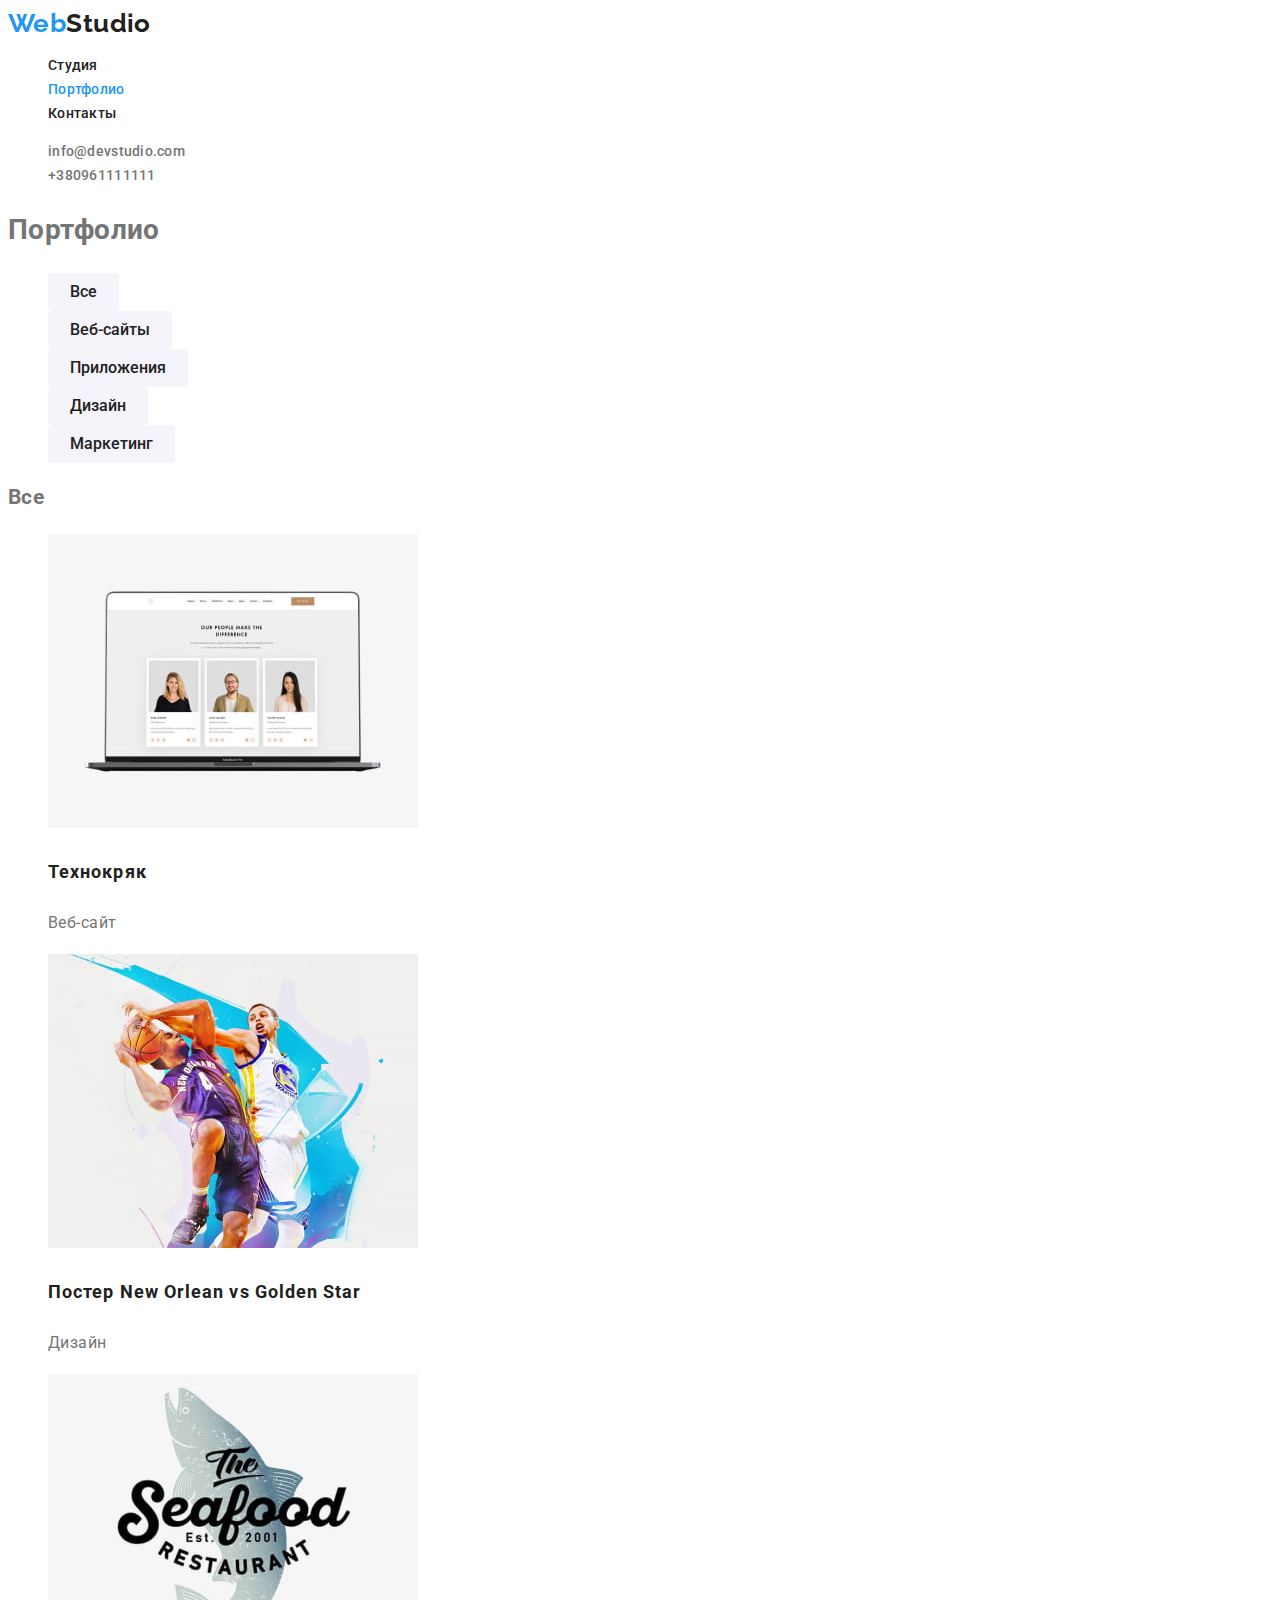
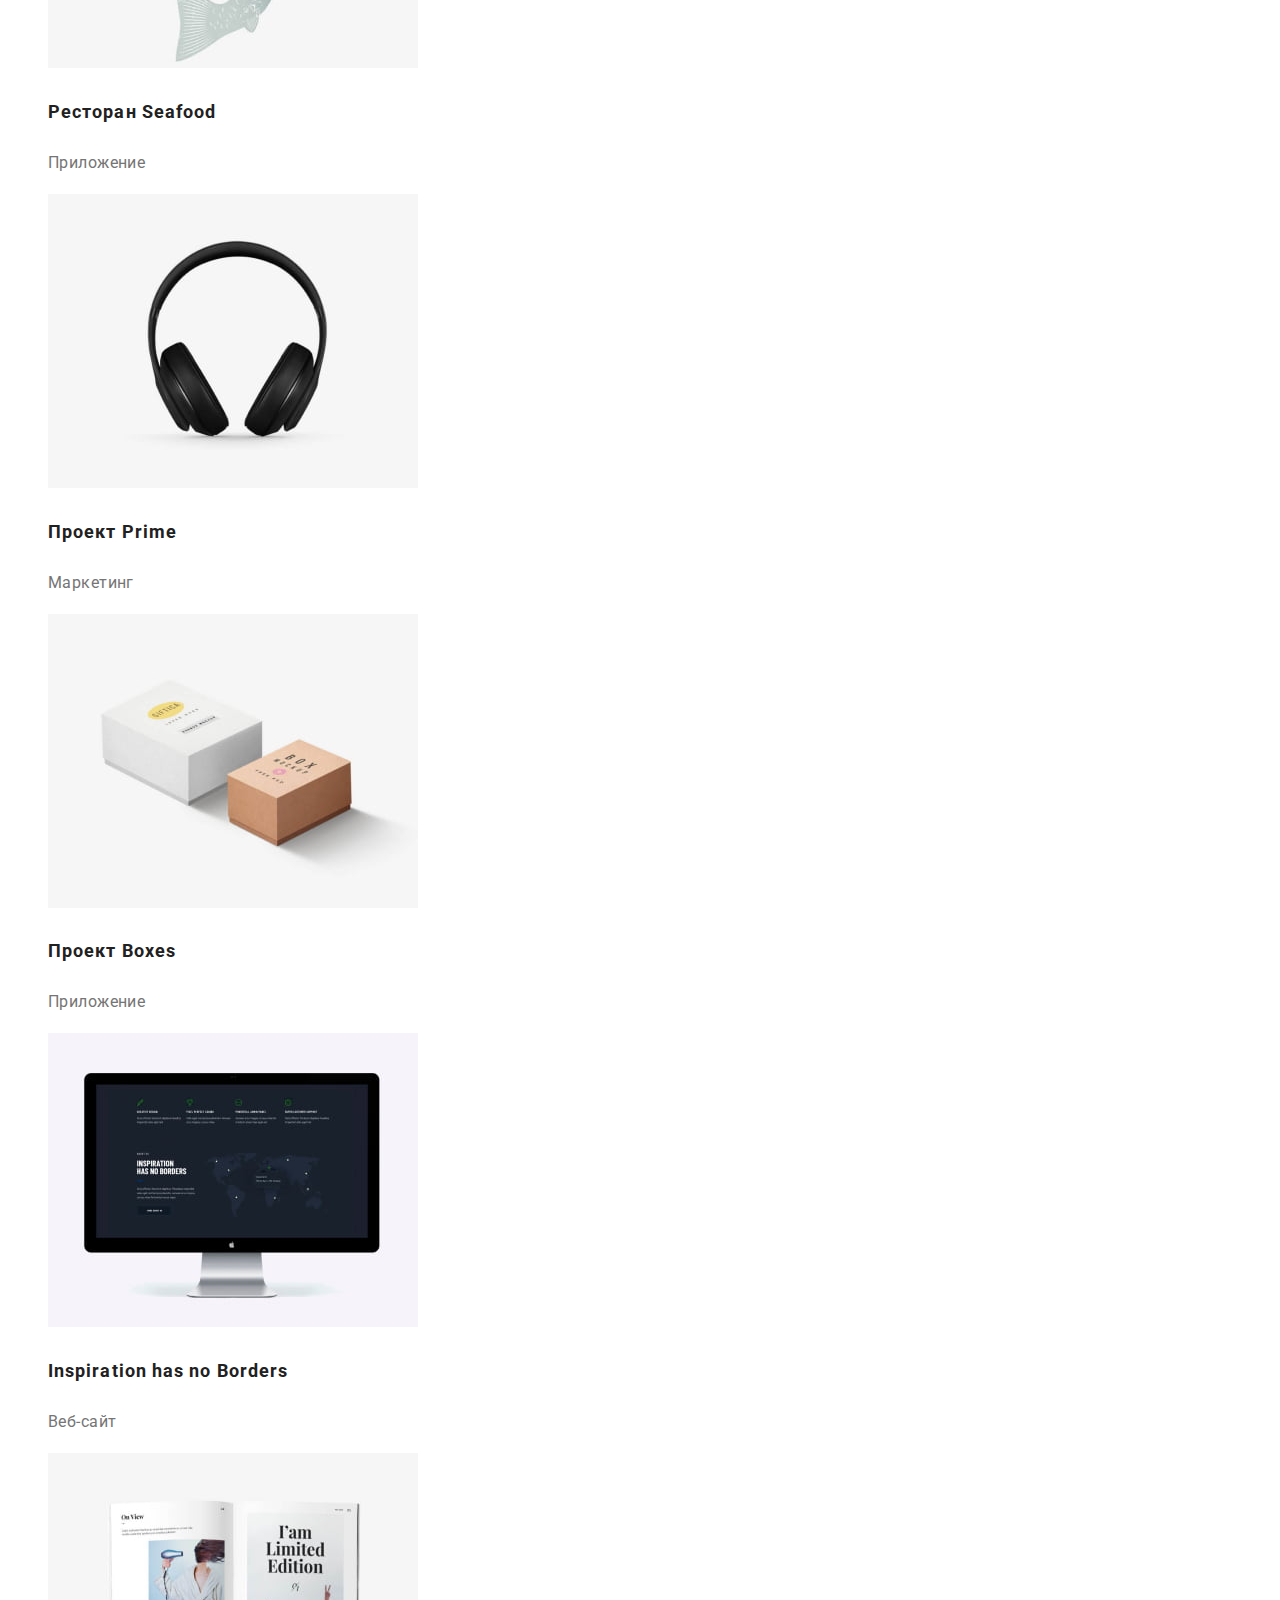
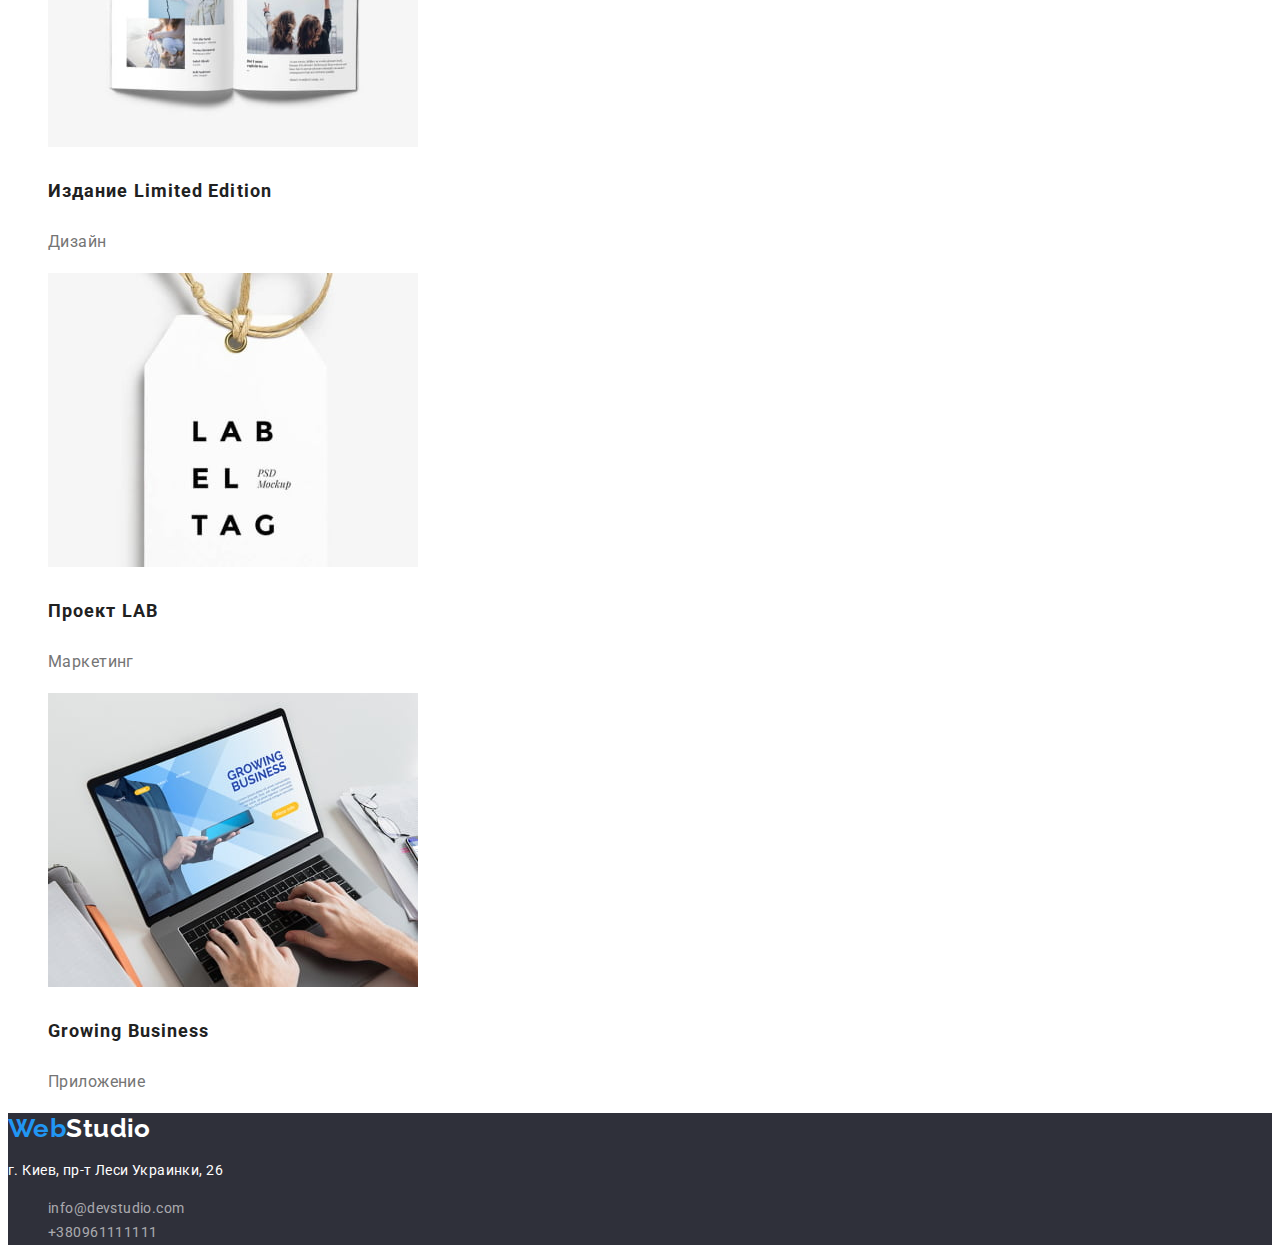
==== portfolio.html @ 5a17cd4e "Initial commit" ====
<!DOCTYPE html>
<html lang="ru">
  <head>
    <meta charset="UTF-8" />
    <meta http-equiv="X-UA-Compatible" content="IE=edge" />
    <meta name="viewport" content="width=device-width, initial-scale=1.0" />
    <title>Портфолио</title>
    <link rel="preconnect" href="https://fonts.googleapis.com" />
    <link rel="preconnect" href="https://fonts.gstatic.com" crossorigin />
    <link
      href="https://fonts.googleapis.com/css2?family=Raleway:wght@700&family=Roboto:wght@400;500;700;900&display=swap"
      rel="stylesheet"
    />
    <link rel="stylesheet" href="./css/styles.css" />
  </head>
  <body>
    <header>
      <nav>
        <a class="logo link" href="/">
          <span class="logo-accent">Web</span>Studio
        </a>
        <ul class="header-nav list">
          <li>
            <a class="header-nav-link link" href="./index.html">Студия</a>
          </li>
          <li>
            <a class="header-nav-link link current" href="./portfolio.html"
              >Портфолио</a
            >
          </li>
          <li><a class="header-nav-link link" href="">Контакты</a></li>
        </ul>
      </nav>
      <ul class="header-contacts list">
        <li>
          <a class="header-contacts-link link" href="mailto:info@devstudio.com"
            >info@devstudio.com</a
          >
        </li>
        <li>
          <a class="header-contacts-link link" href="tel:+380961111111"
            >+380961111111</a
          >
        </li>
      </ul>
    </header>
    <main>
      <section class="portfolio">
        <h1 class="portfolio-title">Портфолио</h1>
        <ul class="filter-list list">
          <li><button class="btn btn-secondary" type="button">Все</button></li>
          <li>
            <button class="btn btn-secondary" type="button">Веб-сайты</button>
          </li>
          <li>
            <button class="btn btn-secondary" type="button">Приложения</button>
          </li>
          <li>
            <button class="btn btn-secondary" type="button">Дизайн</button>
          </li>
          <li>
            <button class="btn btn-secondary" type="button">Маркетинг</button>
          </li>
        </ul>
        <h2>Все</h2>
        <ul class="projects-list list">
          <li>
            <img
              src="./images/portfolio/img.jpg"
              alt="Технокряк"
              width="370"
              height="294"
            />
            <h3 class="projects-title">Технокряк</h3>
            <p class="projects-text">Веб-сайт</p>
          </li>
          <li>
            <img
              src="./images/portfolio/img-1.jpg"
              alt="Постер New Orlean vs Golden Star"
              width="370"
              height="294"
            />
            <h3 class="projects-title">Постер New Orlean vs Golden Star</h3>
            <p class="projects-text">Дизайн</p>
          </li>
          <li>
            <img
              src="./images/portfolio/img-2.jpg"
              alt="Ресторан Seafood"
              width="370"
              height="294"
            />
            <h3 class="projects-title">Ресторан Seafood</h3>
            <p class="projects-text">Приложение</p>
          </li>
          <li>
            <img
              src="./images/portfolio/img-3.jpg"
              alt="Проект Prime"
              width="370"
              height="294"
            />
            <h3 class="projects-title">Проект Prime</h3>
            <p class="projects-text">Маркетинг</p>
          </li>
          <li>
            <img
              src="./images/portfolio/img-4.jpg"
              alt="Проект Boxes"
              width="370"
              height="294"
            />
            <h3 class="projects-title">Проект Boxes</h3>
            <p class="projects-text">Приложение</p>
          </li>
          <li>
            <img
              src="./images/portfolio/img-5.jpg"
              alt="Inspiration has no Borders"
              width="370"
              height="294"
            />
            <h3 class="projects-title">Inspiration has no Borders</h3>
            <p class="projects-text">Веб-сайт</p>
          </li>
          <li>
            <img
              src="./images/portfolio/img-6.jpg"
              alt="Издание Limited Edition"
              width="370"
              height="294"
            />
            <h3 class="projects-title">Издание Limited Edition</h3>
            <p class="projects-text">Дизайн</p>
          </li>
          <li>
            <img
              src="./images/portfolio/img-7.jpg"
              alt="Проект LAB"
              width="370"
              height="294"
            />
            <h3 class="projects-title">Проект LAB</h3>
            <p class="projects-text">Маркетинг</p>
          </li>
          <li>
            <img
              src="./images/portfolio/img-8.jpg"
              alt="Growing Business"
              width="370"
              height="294"
            />
            <h3 class="projects-title">Growing Business</h3>
            <p class="projects-text">Приложение</p>
          </li>
        </ul>
      </section>
    </main>
    <footer>
      <a class="logo footer-logo link" href="/">
        <span class="logo-accent">Web</span>Studio
      </a>
      <address class="footer-address">
        <p class="footer-address-text">г. Киев, пр-т Леси Украинки, 26</p>
        <ul class="footer-contacts list">
          <li>
            <a
              class="footer-contacts-link link"
              href="mailto:info@devstudio.com"
              >info@devstudio.com</a
            >
          </li>
          <li>
            <a class="footer-contacts-link link" href="tel:+380961111111"
              >+380961111111</a
            >
          </li>
        </ul>
      </address>
    </footer>
  </body>
</html>
---- css/styles.css ----
:root {
  --primary-text-color: #757575;
  --secondary-text-color: #212121;
  --accent-color: #2196f3;
  --primary-white-color: #fff;

  --secondary-btn-bgcolor: #f5f4fa;
}

body {
  font: 14px/1.71 "Roboto", sans-serif;
  color: var(--primary-text-color);
  letter-spacing: 0.03em;
}

.link {
  text-decoration: none;
}
.list {
  list-style: none;
}

.logo {
  font: 700 26px/1.19 "Raleway", sans-serif;
  color: var(--secondary-text-color);
}
.logo-accent {
  color: var(--accent-color);
}
.footer-logo {
  color: var(--primary-white-color);
}

.header-nav-link {
  font-weight: 500;
  line-height: 1.14;
  letter-spacing: 0.02em;
  color: var(--secondary-text-color);
}
.header-nav-link:hover,
.header-nav-link:focus {
  color: var(--accent-color);
}
.header-nav-link.current {
  color: var(--accent-color);
}

.header-contacts-link {
  font-weight: 500;
  line-height: 1.14;
  letter-spacing: 0.02em;
  color: var(--primary-text-color);
}
.header-contacts-link:hover,
.header-contacts-link:focus {
  color: var(--accent-color);
}

footer {
  background-color: #2f303a;
}
.footer-address {
  font-style: normal;
}
.footer-address-text {
  color: var(--primary-white-color);
}
.footer-contacts-link {
  color: rgba(255, 255, 255, 0.6);
}
.footer-contacts-link:hover,
.footer-contacts-link:focus {
  color: var(--accent-color);
}
.hero {
  background-color: #2f303a;
}
.hero-title {
  font-weight: 900;
  font-size: 44px;
  line-height: 1.364;
  text-align: center;
  letter-spacing: 0.06em;
  text-transform: uppercase;
  color: var(--primary-white-color);
}

.section-title {
  font-size: 36px;
  font-weight: 700;
  line-height: 1.1667;
  text-align: center;
  color: var(--secondary-text-color);
}
.features-title {
  font-weight: 700;
  line-height: 1.14;
  color: var(--secondary-text-color);
}

.team {
  background-color: #f5f4fa;
}
.team-item {
  background: #ffffff;
  box-shadow: 0px 1px 3px rgba(0, 0, 0, 0.12), 0px 1px 1px rgba(0, 0, 0, 0.14),
    0px 2px 1px rgba(0, 0, 0, 0.2);
  border-radius: 0px 0px 4px 4px;
}
.team-item-title {
  font-size: 16px;
  font-weight: 500;
  line-height: 1.1875;
  text-align: center;
  color: var(--secondary-text-color);
}
.team-item-text {
  font-size: 16px;
  line-height: 1.1875;
  text-align: center;
}

.btn {
  font-family: "Roboto", sans-serif;
  border-radius: 4px;
  border: transparent;
  cursor: pointer;
}
.btn.btn-primary {
  padding: 10px 32px;
  font-size: 16px;
  font-weight: 500;
  line-height: 1.875;
  color: var(--primary-white-color);
  background-color: var(--accent-color);
  box-shadow: 0px 4px 4px rgba(0, 0, 0, 0.15);
}
.btn.btn-secondary {
  padding: 6px 22px;
  font-size: 16px;
  font-weight: 500;
  line-height: 1.625;
  color: var(--secondary-text-color);
  background-color: var(--secondary-btn-bgcolor);
}
.btn.btn-secondary:hover,
.btn.btn-secondary:focus {
  color: var(--primary-white-color);
  background-color: var(--accent-color);
  box-shadow: 0px 3px 1px rgba(0, 0, 0, 0.1), 0px 1px 2px rgba(0, 0, 0, 0.08),
    0px 2px 2px rgba(0, 0, 0, 0.12);
}

.projects-title {
  font-size: 18px;
  font-weight: 700;
  line-height: 2;
  letter-spacing: 0.06em;
  color: var(--secondary-text-color);
}
.projects-text {
  font-size: 16px;
  line-height: 1.875;
}
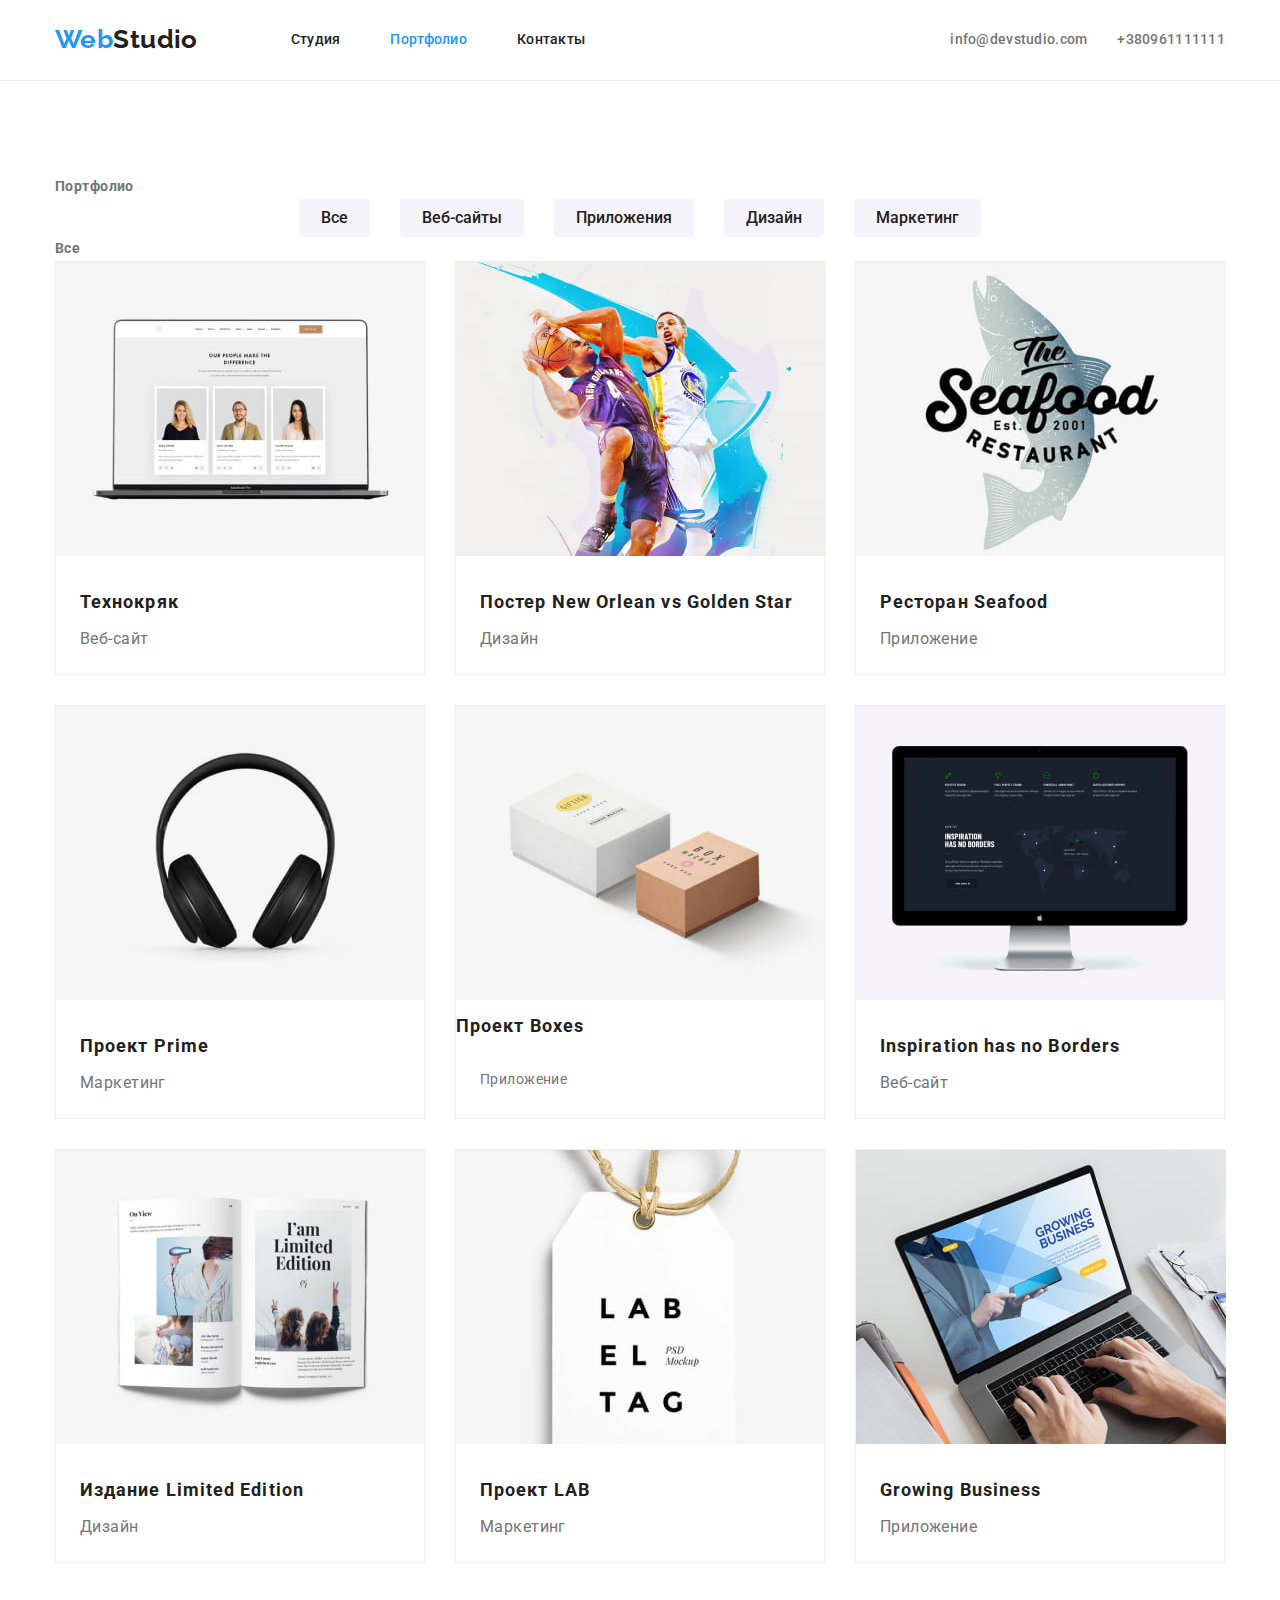
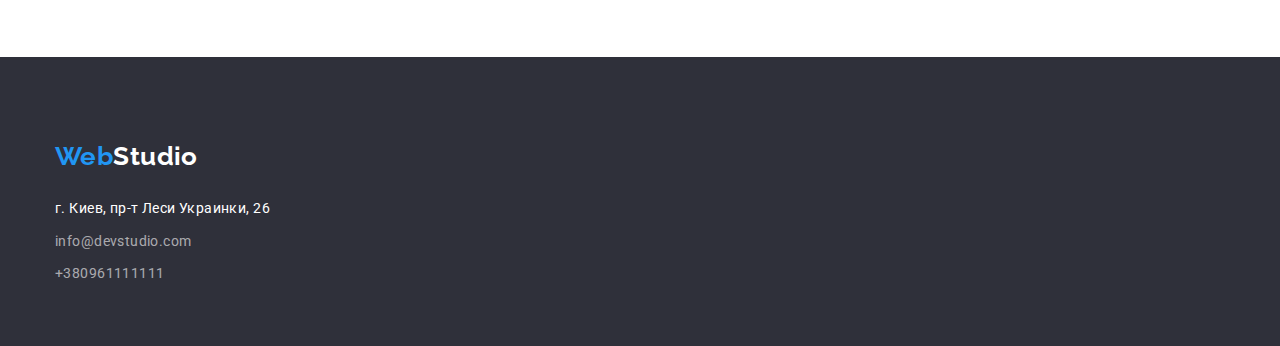
==== commit ac65faaf: "Добавляет оформление страниц" ====
--- a/portfolio.html
+++ b/portfolio.html
@@ -11,173 +11,207 @@
       href="https://fonts.googleapis.com/css2?family=Raleway:wght@700&family=Roboto:wght@400;500;700;900&display=swap"
       rel="stylesheet"
     />
+    <link
+      rel="stylesheet"
+      href="https://cdnjs.cloudflare.com/ajax/libs/modern-normalize/1.0.0/modern-normalize.min.css"
+    />
     <link rel="stylesheet" href="./css/styles.css" />
   </head>
   <body>
-    <header>
-      <nav>
-        <a class="logo link" href="/">
-          <span class="logo-accent">Web</span>Studio
-        </a>
-        <ul class="header-nav list">
-          <li>
-            <a class="header-nav-link link" href="./index.html">Студия</a>
-          </li>
-          <li>
-            <a class="header-nav-link link current" href="./portfolio.html"
-              >Портфолио</a
-            >
-          </li>
-          <li><a class="header-nav-link link" href="">Контакты</a></li>
-        </ul>
-      </nav>
-      <ul class="header-contacts list">
-        <li>
-          <a class="header-contacts-link link" href="mailto:info@devstudio.com"
-            >info@devstudio.com</a
-          >
-        </li>
-        <li>
-          <a class="header-contacts-link link" href="tel:+380961111111"
-            >+380961111111</a
-          >
-        </li>
-      </ul>
-    </header>
-    <main>
-      <section class="portfolio">
-        <h1 class="portfolio-title">Портфолио</h1>
-        <ul class="filter-list list">
-          <li><button class="btn btn-secondary" type="button">Все</button></li>
-          <li>
-            <button class="btn btn-secondary" type="button">Веб-сайты</button>
-          </li>
-          <li>
-            <button class="btn btn-secondary" type="button">Приложения</button>
-          </li>
-          <li>
-            <button class="btn btn-secondary" type="button">Дизайн</button>
-          </li>
-          <li>
-            <button class="btn btn-secondary" type="button">Маркетинг</button>
-          </li>
-        </ul>
-        <h2>Все</h2>
-        <ul class="projects-list list">
-          <li>
-            <img
-              src="./images/portfolio/img.jpg"
-              alt="Технокряк"
-              width="370"
-              height="294"
-            />
-            <h3 class="projects-title">Технокряк</h3>
-            <p class="projects-text">Веб-сайт</p>
-          </li>
-          <li>
-            <img
-              src="./images/portfolio/img-1.jpg"
-              alt="Постер New Orlean vs Golden Star"
-              width="370"
-              height="294"
-            />
-            <h3 class="projects-title">Постер New Orlean vs Golden Star</h3>
-            <p class="projects-text">Дизайн</p>
-          </li>
-          <li>
-            <img
-              src="./images/portfolio/img-2.jpg"
-              alt="Ресторан Seafood"
-              width="370"
-              height="294"
-            />
-            <h3 class="projects-title">Ресторан Seafood</h3>
-            <p class="projects-text">Приложение</p>
-          </li>
-          <li>
-            <img
-              src="./images/portfolio/img-3.jpg"
-              alt="Проект Prime"
-              width="370"
-              height="294"
-            />
-            <h3 class="projects-title">Проект Prime</h3>
-            <p class="projects-text">Маркетинг</p>
-          </li>
-          <li>
-            <img
-              src="./images/portfolio/img-4.jpg"
-              alt="Проект Boxes"
-              width="370"
-              height="294"
-            />
-            <h3 class="projects-title">Проект Boxes</h3>
-            <p class="projects-text">Приложение</p>
-          </li>
-          <li>
-            <img
-              src="./images/portfolio/img-5.jpg"
-              alt="Inspiration has no Borders"
-              width="370"
-              height="294"
-            />
-            <h3 class="projects-title">Inspiration has no Borders</h3>
-            <p class="projects-text">Веб-сайт</p>
-          </li>
-          <li>
-            <img
-              src="./images/portfolio/img-6.jpg"
-              alt="Издание Limited Edition"
-              width="370"
-              height="294"
-            />
-            <h3 class="projects-title">Издание Limited Edition</h3>
-            <p class="projects-text">Дизайн</p>
-          </li>
-          <li>
-            <img
-              src="./images/portfolio/img-7.jpg"
-              alt="Проект LAB"
-              width="370"
-              height="294"
-            />
-            <h3 class="projects-title">Проект LAB</h3>
-            <p class="projects-text">Маркетинг</p>
-          </li>
-          <li>
-            <img
-              src="./images/portfolio/img-8.jpg"
-              alt="Growing Business"
-              width="370"
-              height="294"
-            />
-            <h3 class="projects-title">Growing Business</h3>
-            <p class="projects-text">Приложение</p>
-          </li>
-        </ul>
-      </section>
-    </main>
-    <footer>
-      <a class="logo footer-logo link" href="/">
-        <span class="logo-accent">Web</span>Studio
-      </a>
-      <address class="footer-address">
-        <p class="footer-address-text">г. Киев, пр-т Леси Украинки, 26</p>
-        <ul class="footer-contacts list">
-          <li>
+    <header class="header">
+      <div class="container header-wrapp">
+        <nav class="main-nav">
+          <a class="logo link" href="/">
+            <span class="logo-accent">Web</span>Studio
+          </a>
+          <ul class="header-nav list">
+            <li class="item">
+              <a class="header-nav-link link" href="./index.html">Студия</a>
+            </li>
+            <li class="item">
+              <a class="header-nav-link link current" href="./portfolio.html"
+                >Портфолио</a
+              >
+            </li>
+            <li class="item">
+              <a class="header-nav-link link" href="">Контакты</a>
+            </li>
+          </ul>
+        </nav>
+        <ul class="header-contacts list">
+          <li class="item">
             <a
-              class="footer-contacts-link link"
+              class="header-contacts-link link"
               href="mailto:info@devstudio.com"
               >info@devstudio.com</a
             >
           </li>
-          <li>
-            <a class="footer-contacts-link link" href="tel:+380961111111"
+          <li class="item">
+            <a class="header-contacts-link link" href="tel:+380961111111"
               >+380961111111</a
             >
           </li>
         </ul>
-      </address>
+      </div>
+    </header>
+    <main>
+      <section class="section portfolio">
+        <div class="container">
+          <h1 class="portfolio-title">Портфолио</h1>
+          <ul class="filter-list list">
+            <li class="item">
+              <button class="btn btn-secondary" type="button">Все</button>
+            </li>
+            <li class="item">
+              <button class="btn btn-secondary" type="button">Веб-сайты</button>
+            </li>
+            <li class="item">
+              <button class="btn btn-secondary" type="button">
+                Приложения
+              </button>
+            </li>
+            <li class="item">
+              <button class="btn btn-secondary" type="button">Дизайн</button>
+            </li>
+            <li class="item">
+              <button class="btn btn-secondary" type="button">Маркетинг</button>
+            </li>
+          </ul>
+          <h2>Все</h2>
+          <ul class="projects-list list">
+            <li class="item">
+              <img
+                src="./images/portfolio/img.jpg"
+                alt="Технокряк"
+                width="370"
+                height="294"
+              />
+              <div class="projects-text">
+                <h3 class="projects-title">Технокряк</h3>
+                <p class="projects-desc">Веб-сайт</p>
+              </div>
+            </li>
+            <li class="item">
+              <img
+                src="./images/portfolio/img-1.jpg"
+                alt="Постер New Orlean vs Golden Star"
+                width="370"
+                height="294"
+              />
+              <div class="projects-text">
+                <h3 class="projects-title">Постер New Orlean vs Golden Star</h3>
+                <p class="projects-desc">Дизайн</p>
+              </div>
+            </li>
+            <li class="item">
+              <img
+                src="./images/portfolio/img-2.jpg"
+                alt="Ресторан Seafood"
+                width="370"
+                height="294"
+              />
+              <div class="projects-text">
+                <h3 class="projects-title">Ресторан Seafood</h3>
+                <p class="projects-desc">Приложение</p>
+              </div>
+            </li>
+            <li class="item">
+              <img
+                src="./images/portfolio/img-3.jpg"
+                alt="Проект Prime"
+                width="370"
+                height="294"
+              />
+              <div class="projects-text">
+                <h3 class="projects-title">Проект Prime</h3>
+                <p class="projects-desc">Маркетинг</p>
+              </div>
+            </li>
+            <li class="item">
+              <img
+                src="./images/portfolio/img-4.jpg"
+                alt="Проект Boxes"
+                width="370"
+                height="294"
+              />
+              <h3 class="projects-title">Проект Boxes</h3>
+              <p class="projects-text">Приложение</p>
+            </li>
+            <li class="item">
+              <img
+                src="./images/portfolio/img-5.jpg"
+                alt="Inspiration has no Borders"
+                width="370"
+                height="294"
+              />
+              <div class="projects-text">
+                <h3 class="projects-title">Inspiration has no Borders</h3>
+                <p class="projects-desc">Веб-сайт</p>
+              </div>
+            </li>
+            <li class="item">
+              <img
+                src="./images/portfolio/img-6.jpg"
+                alt="Издание Limited Edition"
+                width="370"
+                height="294"
+              />
+              <div class="projects-text">
+                <h3 class="projects-title">Издание Limited Edition</h3>
+                <p class="projects-desc">Дизайн</p>
+              </div>
+            </li>
+            <li class="item">
+              <img
+                src="./images/portfolio/img-7.jpg"
+                alt="Проект LAB"
+                width="370"
+                height="294"
+              />
+              <div class="projects-text">
+                <h3 class="projects-title">Проект LAB</h3>
+                <p class="projects-desc">Маркетинг</p>
+              </div>
+            </li>
+            <li class="item">
+              <img
+                src="./images/portfolio/img-8.jpg"
+                alt="Growing Business"
+                width="370"
+                height="294"
+              />
+              <div class="projects-text">
+                <h3 class="projects-title">Growing Business</h3>
+                <p class="projects-desc">Приложение</p>
+              </div>
+            </li>
+          </ul>
+        </div>
+      </section>
+    </main>
+    <footer class="footer">
+      <div class="container">
+        <a class="logo footer-logo link" href="/">
+          <span class="logo-accent">Web</span>Studio
+        </a>
+        <address class="footer-address">
+          <p class="footer-address-text">г. Киев, пр-т Леси Украинки, 26</p>
+          <ul class="footer-contacts list">
+            <li class="item">
+              <a
+                class="footer-contacts-link link"
+                href="mailto:info@devstudio.com"
+                >info@devstudio.com</a
+              >
+            </li>
+            <li class="item">
+              <a class="footer-contacts-link link" href="tel:+380961111111"
+                >+380961111111</a
+              >
+            </li>
+          </ul>
+        </address>
+      </div>
     </footer>
   </body>
 </html>
--- a/css/styles.css
+++ b/css/styles.css
@@ -13,16 +13,49 @@
   letter-spacing: 0.03em;
 }
 
+.container {
+  max-width: 1200px;
+  padding: 0 15px;
+  margin: 0 auto;
+}
+
+.section {
+  padding: 94px 0;
+}
+
+h1,
+h2,
+h3,
+h4,
+h5,
+h6 {
+  margin: 0;
+  padding: 0;
+  border: 0;
+  outline: 0;
+  font-size: 100%;
+  vertical-align: baseline;
+  background: transparent;
+}
+p {
+  margin: 0;
+}
+
 .link {
   text-decoration: none;
 }
 .list {
+  padding: 0;
+  margin: 0;
   list-style: none;
 }
 
 .logo {
+  display: block;
+  padding: 24px 0 25px 0;
+
+  color: var(--secondary-text-color);
   font: 700 26px/1.19 "Raleway", sans-serif;
-  color: var(--secondary-text-color);
 }
 .logo-accent {
   color: var(--accent-color);
@@ -31,11 +64,32 @@
   color: var(--primary-white-color);
 }
 
+.header {
+  border-bottom: 1px solid #ececec;
+}
+.header-wrapp {
+  display: flex;
+  align-items: center;
+}
+.main-nav {
+  display: flex;
+}
+.header-nav {
+  display: flex;
+  margin-left: 93px;
+}
+.header-nav .item + .item {
+  margin-left: 50px;
+}
+
 .header-nav-link {
+  display: block;
+  padding: 32px 0;
+
+  color: var(--secondary-text-color);
   font-weight: 500;
   line-height: 1.14;
   letter-spacing: 0.02em;
-  color: var(--secondary-text-color);
 }
 .header-nav-link:hover,
 .header-nav-link:focus {
@@ -43,6 +97,14 @@
 }
 .header-nav-link.current {
   color: var(--accent-color);
+}
+
+.header-contacts {
+  display: flex;
+  margin-left: auto;
+}
+.header-contacts .item + .item {
+  margin-left: 30px;
 }
 
 .header-contacts-link {
@@ -56,7 +118,8 @@
   color: var(--accent-color);
 }
 
-footer {
+.footer {
+  padding: 60px 0;
   background-color: #2f303a;
 }
 .footer-address {
@@ -68,14 +131,20 @@
 .footer-contacts-link {
   color: rgba(255, 255, 255, 0.6);
 }
+.footer-contacts .item {
+  margin-top: 9px;
+}
 .footer-contacts-link:hover,
 .footer-contacts-link:focus {
   color: var(--accent-color);
 }
+
 .hero {
   background-color: #2f303a;
+  text-align: center;
 }
 .hero-title {
+  padding-top: 200px;
   font-weight: 900;
   font-size: 44px;
   line-height: 1.364;
@@ -86,20 +155,47 @@
 }
 
 .section-title {
+  margin-bottom: 50px;
   font-size: 36px;
   font-weight: 700;
   line-height: 1.1667;
   text-align: center;
   color: var(--secondary-text-color);
 }
+.features-list {
+  display: flex;
+}
+.features-list .item {
+  width: 270px;
+}
+.features-list .item + .item {
+  margin-left: 30px;
+}
+
 .features-title {
   font-weight: 700;
   line-height: 1.14;
   color: var(--secondary-text-color);
 }
 
+.activity-list {
+  display: flex;
+}
+.activity-list .item {
+  width: 370px;
+}
+.activity-list .item + .item {
+  margin-left: 30px;
+}
+
 .team {
   background-color: #f5f4fa;
+}
+.team-list {
+  display: flex;
+}
+.team-item + .team-item {
+  margin-left: 30px;
 }
 .team-item {
   background: #ffffff;
@@ -120,6 +216,16 @@
   text-align: center;
 }
 
+.clients-list {
+  display: flex;
+}
+.clients-list .item {
+  width: 170px;
+}
+.clients-list .item + .item {
+  margin-left: 30px;
+}
+
 .btn {
   font-family: "Roboto", sans-serif;
   border-radius: 4px;
@@ -127,6 +233,8 @@
   cursor: pointer;
 }
 .btn.btn-primary {
+  margin-top: 30px;
+  margin-bottom: 200px;
   padding: 10px 32px;
   font-size: 16px;
   font-weight: 500;
@@ -151,14 +259,48 @@
     0px 2px 2px rgba(0, 0, 0, 0.12);
 }
 
+.filter-list {
+  display: flex;
+  justify-content: center;
+}
+.filter-list .item + .item {
+  margin-left: 30px;
+}
+
+.projects-list {
+  display: flex;
+  flex-wrap: wrap;
+}
+.projects-list .item {
+  width: calc((100% - 60px) / 3);
+  margin-right: 30px;
+  margin-bottom: 30px;
+  border: 1px solid #eeeeee;
+}
+.projects-list .item:hover,
+.projects-list .item:focus {
+  box-shadow: 0px 1px 1px rgba(0, 0, 0, 0.12), 0px 4px 4px rgba(0, 0, 0, 0.06),
+    1px 4px 6px rgba(0, 0, 0, 0.16);
+  cursor: pointer;
+}
+.projects-list .item:nth-child(3n) {
+  margin-right: 0;
+}
+.projects-list .item:nth-last-child(-n + 3) {
+  margin-bottom: 0;
+}
+.projects-text {
+  padding: 20px 24px;
+}
 .projects-title {
+  margin-bottom: 4px;
   font-size: 18px;
   font-weight: 700;
   line-height: 2;
   letter-spacing: 0.06em;
   color: var(--secondary-text-color);
 }
-.projects-text {
+.projects-desc {
   font-size: 16px;
   line-height: 1.875;
 }
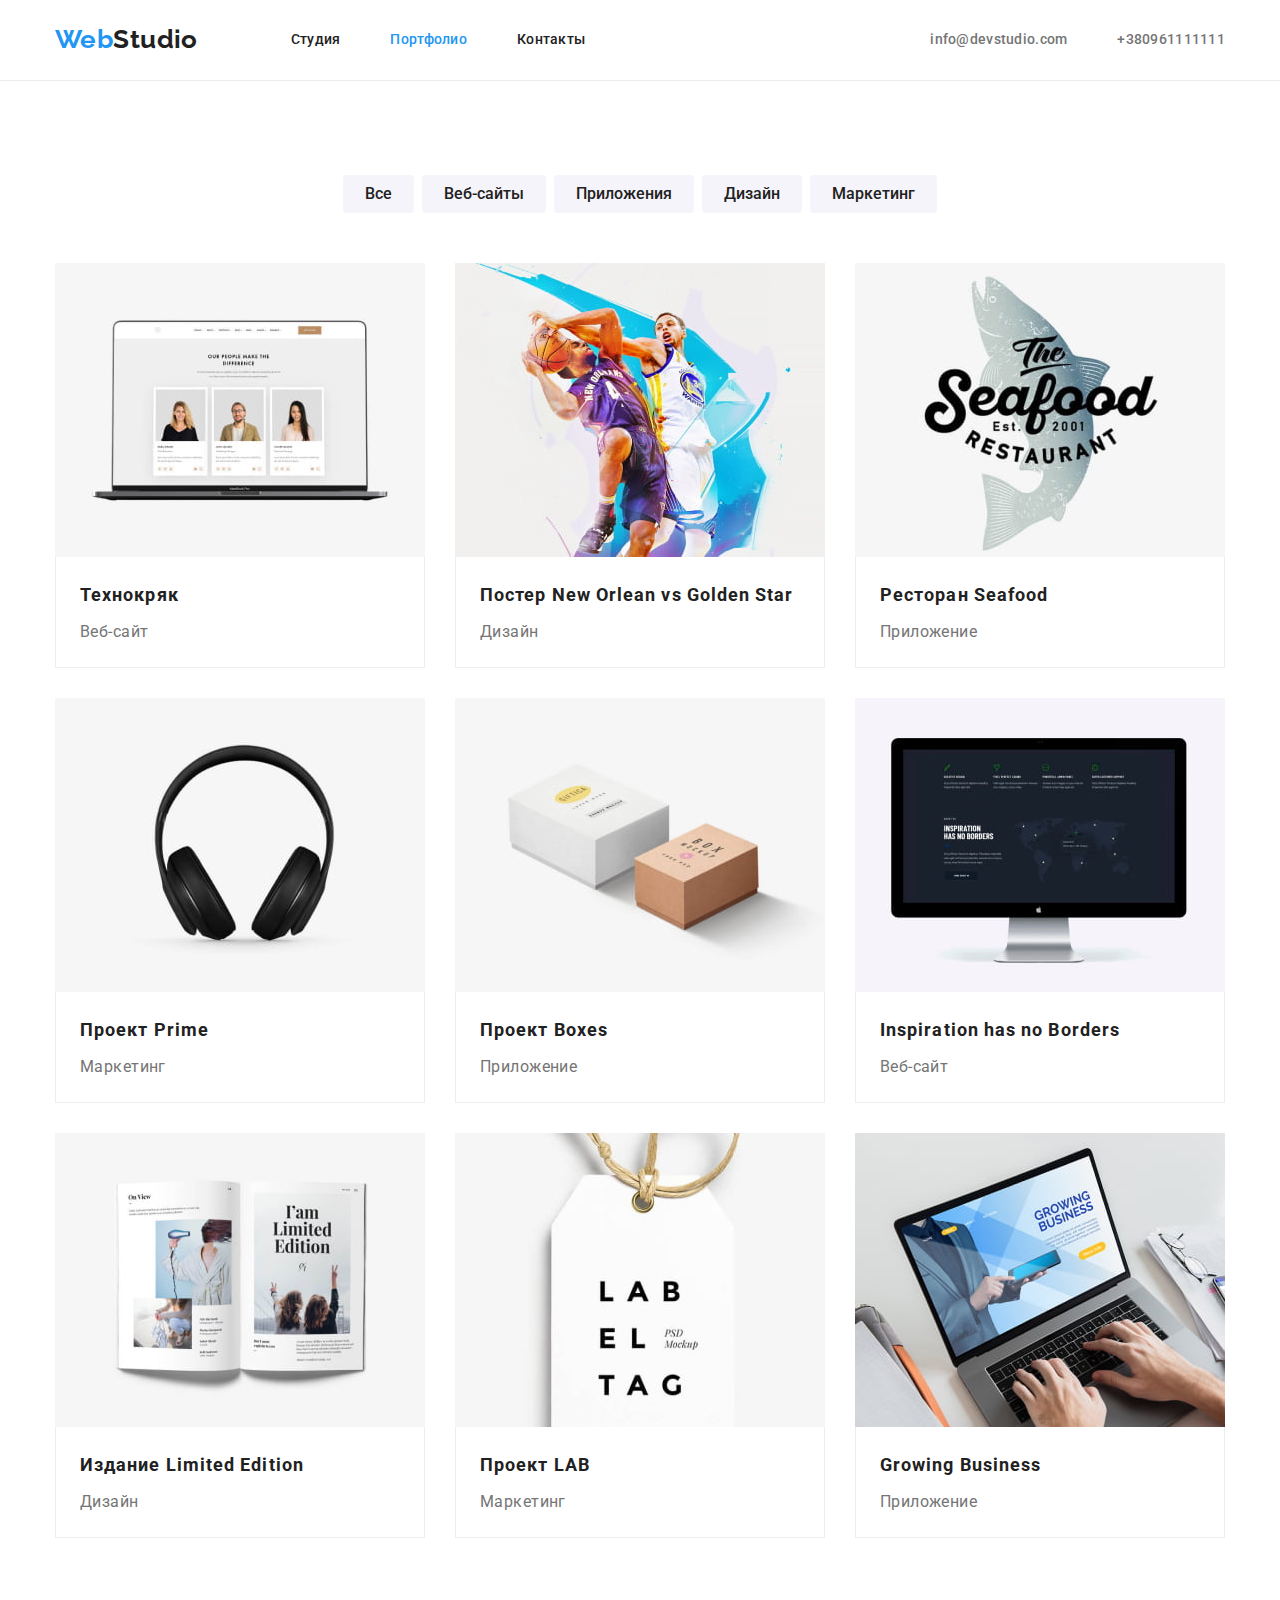
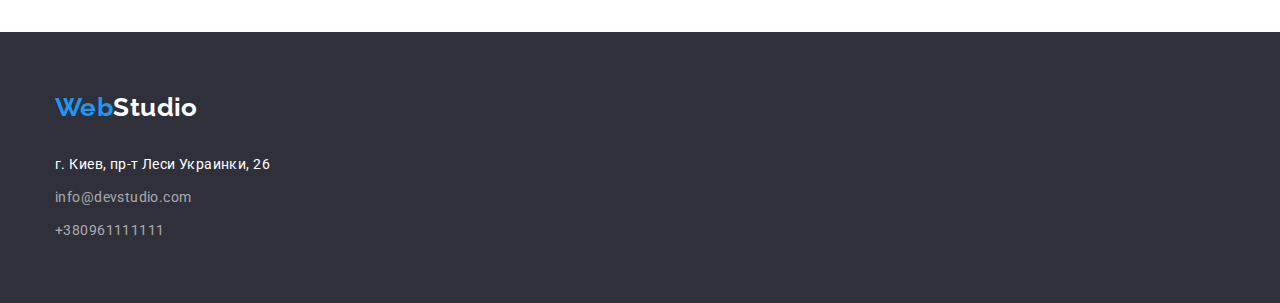
==== commit dfa65282: "Добавляет исправления оформления" ====
--- a/portfolio.html
+++ b/portfolio.html
@@ -57,7 +57,7 @@
     <main>
       <section class="section portfolio">
         <div class="container">
-          <h1 class="portfolio-title">Портфолио</h1>
+          <h1 class="visually-hidden">Портфолио</h1>
           <ul class="filter-list list">
             <li class="item">
               <button class="btn btn-secondary" type="button">Все</button>
@@ -77,7 +77,7 @@
               <button class="btn btn-secondary" type="button">Маркетинг</button>
             </li>
           </ul>
-          <h2>Все</h2>
+          <h2 class="visually-hidden">Все</h2>
           <ul class="projects-list list">
             <li class="item">
               <img
@@ -134,8 +134,10 @@
                 width="370"
                 height="294"
               />
-              <h3 class="projects-title">Проект Boxes</h3>
-              <p class="projects-text">Приложение</p>
+              <div class="projects-text">
+                <h3 class="projects-title">Проект Boxes</h3>
+                <p class="projects-desc">Приложение</p>
+              </div>
             </li>
             <li class="item">
               <img
@@ -191,7 +193,7 @@
     </main>
     <footer class="footer">
       <div class="container">
-        <a class="logo footer-logo link" href="/">
+        <a class="footer-logo link" href="/">
           <span class="logo-accent">Web</span>Studio
         </a>
         <address class="footer-address">
--- a/css/styles.css
+++ b/css/styles.css
@@ -14,7 +14,7 @@
 }
 
 .container {
-  max-width: 1200px;
+  width: 1200px;
   padding: 0 15px;
   margin: 0 auto;
 }
@@ -40,7 +40,10 @@
 p {
   margin: 0;
 }
-
+img {
+  display: block;
+  max-width: 100%;
+}
 .link {
   text-decoration: none;
 }
@@ -50,6 +53,20 @@
   list-style: none;
 }
 
+.visually-hidden {
+  position: absolute;
+  width: 1px;
+  height: 1px;
+  margin: -1px;
+  border: 0;
+  padding: 0;
+
+  white-space: nowrap;
+  clip-path: inset(100%);
+  clip: rect(0 0 0 0);
+  overflow: hidden;
+}
+
 .logo {
   display: block;
   padding: 24px 0 25px 0;
@@ -61,6 +78,10 @@
   color: var(--accent-color);
 }
 .footer-logo {
+  display: block;
+  margin-bottom: 30px;
+
+  font: 700 26px/1.19 "Raleway", sans-serif;
   color: var(--primary-white-color);
 }
 
@@ -104,7 +125,7 @@
   margin-left: auto;
 }
 .header-contacts .item + .item {
-  margin-left: 30px;
+  margin-left: 50px;
 }
 
 .header-contacts-link {
@@ -127,11 +148,12 @@
 }
 .footer-address-text {
   color: var(--primary-white-color);
+  margin-bottom: 9px;
 }
 .footer-contacts-link {
   color: rgba(255, 255, 255, 0.6);
 }
-.footer-contacts .item {
+.footer-contacts .item + .item {
   margin-top: 9px;
 }
 .footer-contacts-link:hover,
@@ -140,11 +162,12 @@
 }
 
 .hero {
+  padding-top: 200px;
+  padding-bottom: 200px;
   background-color: #2f303a;
   text-align: center;
 }
 .hero-title {
-  padding-top: 200px;
   font-weight: 900;
   font-size: 44px;
   line-height: 1.364;
@@ -162,6 +185,9 @@
   text-align: center;
   color: var(--secondary-text-color);
 }
+.features {
+  padding-bottom: 0;
+}
 .features-list {
   display: flex;
 }
@@ -173,11 +199,15 @@
 }
 
 .features-title {
+  margin-bottom: 10px;
   font-weight: 700;
   line-height: 1.14;
-  color: var(--secondary-text-color);
-}
-
+  text-transform: uppercase;
+  color: var(--secondary-text-color);
+}
+.section-features-title {
+  visibility: hidden;
+}
 .activity-list {
   display: flex;
 }
@@ -203,14 +233,18 @@
     0px 2px 1px rgba(0, 0, 0, 0.2);
   border-radius: 0px 0px 4px 4px;
 }
+.team-item-text {
+  padding: 30px 0;
+}
 .team-item-title {
+  margin-bottom: 10px;
   font-size: 16px;
   font-weight: 500;
   line-height: 1.1875;
   text-align: center;
   color: var(--secondary-text-color);
 }
-.team-item-text {
+.team-item-desc {
   font-size: 16px;
   line-height: 1.1875;
   text-align: center;
@@ -234,7 +268,6 @@
 }
 .btn.btn-primary {
   margin-top: 30px;
-  margin-bottom: 200px;
   padding: 10px 32px;
   font-size: 16px;
   font-weight: 500;
@@ -262,9 +295,10 @@
 .filter-list {
   display: flex;
   justify-content: center;
+  margin-bottom: 50px;
 }
 .filter-list .item + .item {
-  margin-left: 30px;
+  margin-left: 8px;
 }
 
 .projects-list {
@@ -275,7 +309,6 @@
   width: calc((100% - 60px) / 3);
   margin-right: 30px;
   margin-bottom: 30px;
-  border: 1px solid #eeeeee;
 }
 .projects-list .item:hover,
 .projects-list .item:focus {
@@ -291,6 +324,8 @@
 }
 .projects-text {
   padding: 20px 24px;
+  border: 1px solid #eeeeee;
+  border-top: 0;
 }
 .projects-title {
   margin-bottom: 4px;
